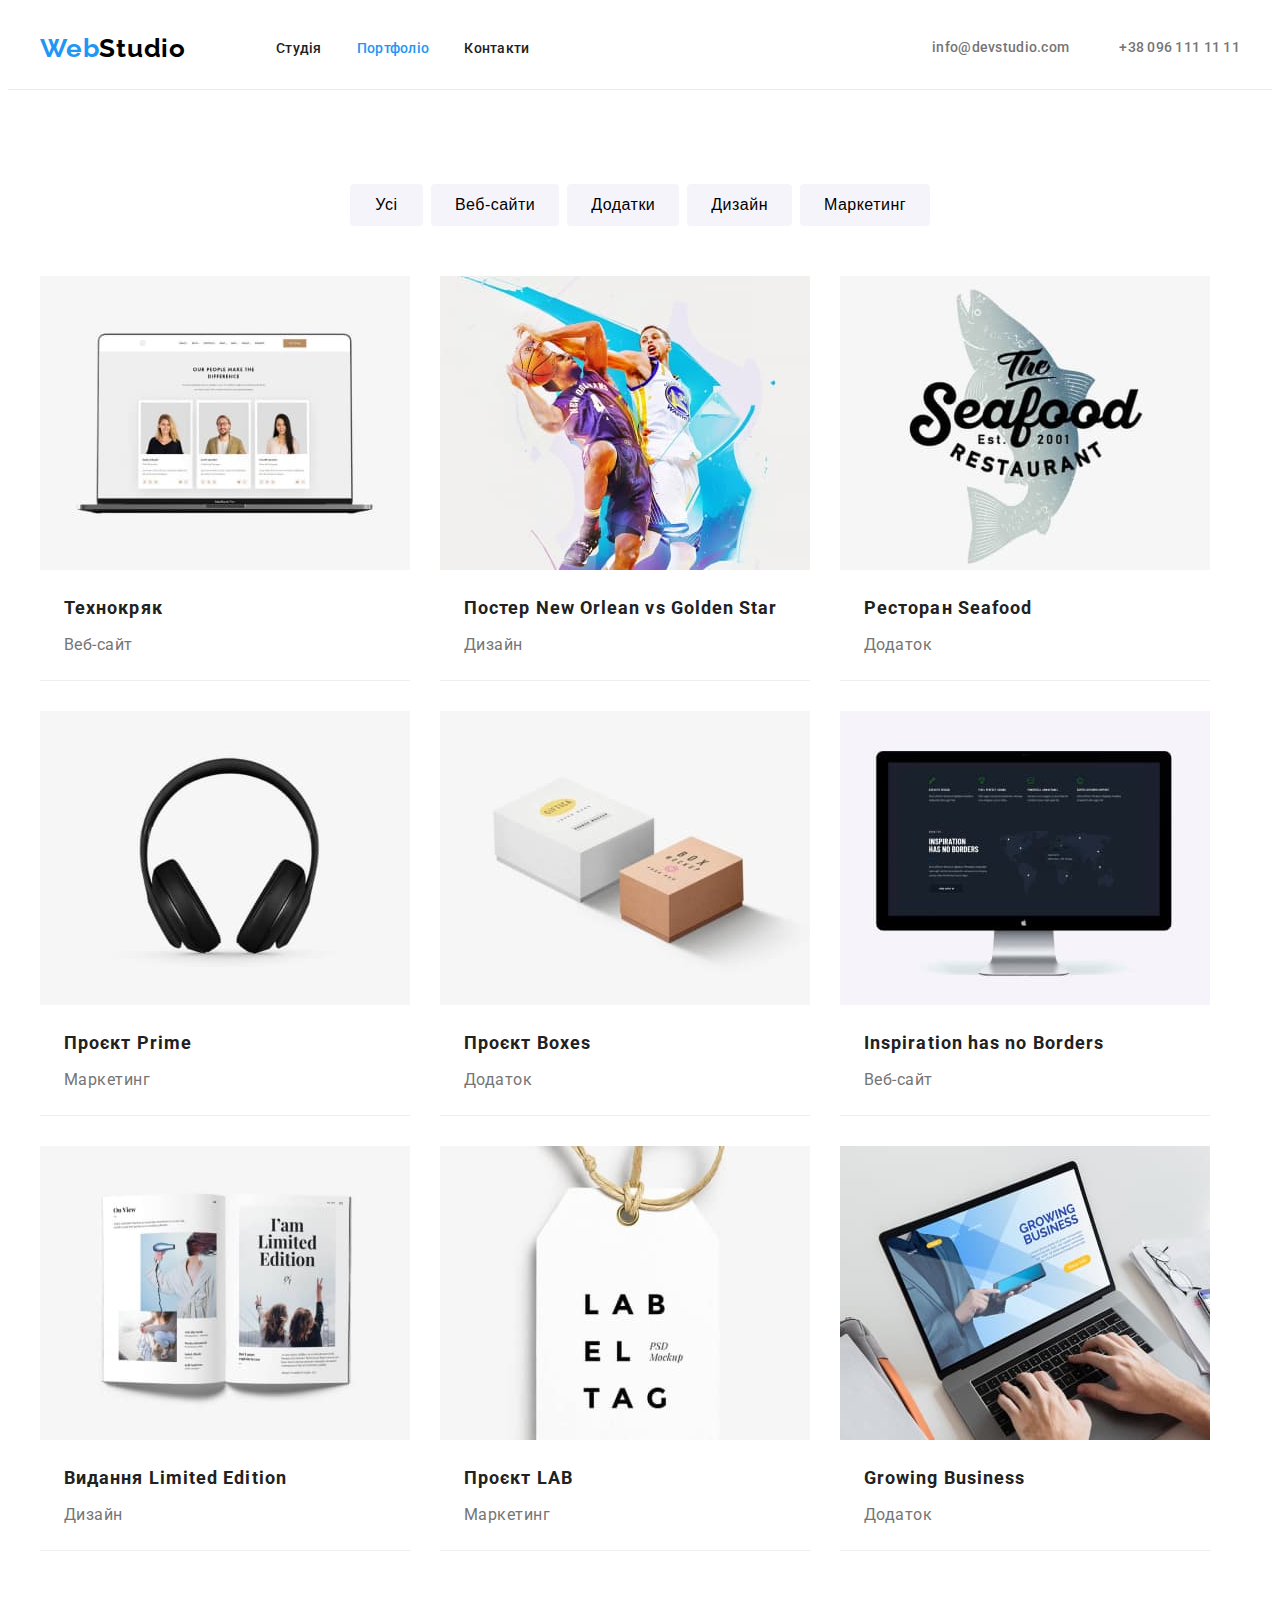
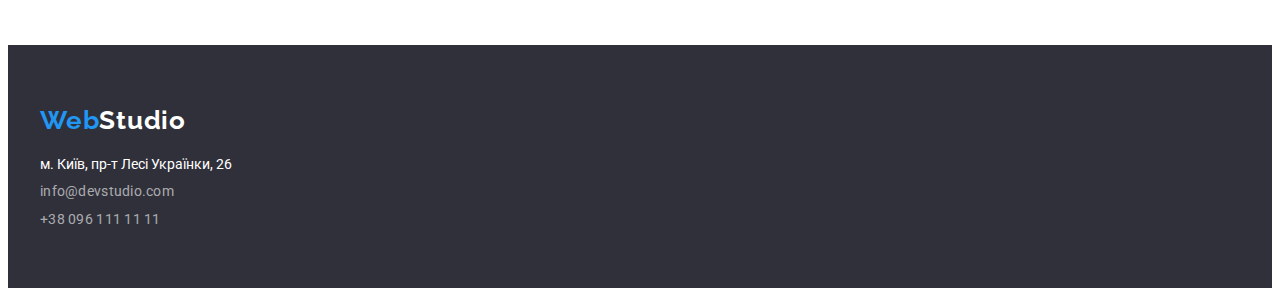
==== portfolio.html @ 5126dc84 "hw4" ====
<!DOCTYPE html>
<html lang="uk">
  <head>
    <meta charset="UTF-8" />
    <meta http-equiv="X-UA-Compatible" content="IE=edge" />
    <meta name="viewport" content="width=device-width, initial-scale=1.0" />
    <title>Portfolio</title>
    <link rel="preconnect" href="https://fonts.googleapis.com" />
    <link rel="preconnect" href="https://fonts.gstatic.com" crossorigin />
    <link
      href="https://fonts.googleapis.com/css2?family=Raleway:wght@700&family=Roboto:wght@400;500;700;900&display=swap"
      rel="stylesheet"
    />
    <!-- нормалізатор -->
    <link
      rel="stylesheet"
      href="https://cdnjs.cloudflare.com/ajax/libs/modern-normalize/1.1.0/modern-normalize.min.css"
      integrity="sha512-wpPYUAdjBVSE4KJnH1VR1HeZfpl1ub8YT/NKx4PuQ5NmX2tKuGu6U/JRp5y+Y8XG2tV+wKQpNHVUX03MfMFn9Q=="
      crossorigin="anonymous"
      referrerpolicy="no-referrer"
    />
    <link rel="stylesheet" href="./css/styles.css" />
  </head>
  <body>
    <!--Шапка-->
    <header class="pagе-header ">
      <div class="contanier header-div">
        <nav class="header-nav">
          <!--Logo-->
          <a href="./index.html" class="logo-link"> <span class="logo-first">Web</span>Studio </a>
          <!--меню навігації-->
          <ul class="nav-list">
            <li class="nav_item">
              <a href="./index.html" class="nav_link">Студія </a>
            </li>
            <li class="nav_item">
              <a href="./portfolio.html" class="nav_link primary">Портфоліо </a>
            </li>
            <li class="nav_item">
              <a href="#" class="nav_link">Контакти</a>
            </li>
          </ul>
        </nav>
        <!--Контакти-->
        <ul class="address-list address-header">
          <li class="address-item">
            <a href="mailto:info@devstudio.com " class="address-link">info@devstudio.com </a>
          </li>
          <li class="address-item">
            <a href="tel:+380961111111" class="address-link">+38 096 111 11 11 </a>
          </li>
        </ul>
      </div>
    </header>
    <!-- унікальний контент сторінки portfolio-->
    <main class="portfolio-main ">
      <section class="portfolio-work section">
        <div class="contanier">
          <!-- набор фільтрів -->
          <h1 class="visually-hidden">Портфоліо</h1>
          <ul class="list-portfolio">
            <li><button class="portfolio-btn" type="button">Усі</button></li>
            <li><button class="portfolio-btn" type="button">Веб-сайти</button></li>
            <li><button class="portfolio-btn" type="button">Додатки</button></li>
            <li><button class="portfolio-btn" type="button">Дизайн</button></li>
            <li><button class="portfolio-btn" type="button">Маркетинг</button></li>
          </ul>
          <!-- список робіт -->
          <ul class="portfolio">
            <li class="card-work">
              <a class="link-portfolio" href="#">
                <img class="img photo-work" src="./images/work1.jpg" alt="Фото веб-сайту" width="370"  />
                <div class="card-text">
                  <h2 class="portfolio-title">Технокряк</h2>
                  <p class="portfolio-text">Веб-сайт</p>
                </div>
              </a>
            </li>
            <li class="card-work">
              <a class="link-portfolio" href="#">
                <img class=" img photo-work" src="./images/work2.jpg" alt="баскетболісти в польоті" width="370" />
                <div class="card-text">
                  <h2 class="portfolio-title">Постер New Orlean vs Golden Star</h2>
                  <p class="portfolio-text">Дизайн</p>
                </div>
              </a>
            </li>
            <li class="card-work">
              <a class="link-portfolio" href="#">
                <img class="img photo-work" src="./images/work3.jpg" alt="фото додатку Ресторан Seafood" width="370" />
                <div class="card-text">
                  <h2 class="portfolio-title">Ресторан Seafood</h2>
                  <p class="portfolio-text">Додаток</p>
                </div>
              </a>
            </li>
            <li class="card-work">
              <a class="link-portfolio" href="#">
                <img class="img photo-work" src="./images/work4.jpg" alt="фото проєкту Prime" width="370" />
                <div class="card-text">
                  <h2 class="portfolio-title">Проєкт Prime</h2>
                  <p class="portfolio-text">Маркетинг</p>
                </div>
              </a>
            </li>
            <li class="card-work">
              <a class="link-portfolio" href="#">
                <img class="img photo-work" src="./images/work5.jpg" alt="фото проєкту Boxes" width="370" />
                <div class="card-text">
                  <h2 class="portfolio-title">Проєкт Boxes</h2>
                  <p class="portfolio-text">Додаток</p>
                </div>
              </a>
            </li>
            <li class="card-work">
              <a class="link-portfolio" href="#">
                <img class=" img photo-work" src="./images/work6.jpg" alt="фото сайту Inspiration has no Borders" width="370" />
                <div class="card-text">
                  <h2 class="portfolio-title">Inspiration has no Borders</h2>
                  <p class="portfolio-text">Веб-сайт</p>
                </div>
              </a>
            </li>
            <li class="card-work">
              <a class="link-portfolio" href="#">
                <img class="img photo-work" src="./images/work7.jpg" alt="зразок дизайну книги" width="370"  />
                <div class="card-text">
                  <h2 class="portfolio-title">Видання Limited Edition</h2>
                  <p class="portfolio-text">Дизайн</p>
                </div>
              </a>
            </li>
            <li class="card-work">
              <a class="link-portfolio" href="#">
                <img class="img photo-work" src="./images/work8.jpg" alt="фото проєкту LAB" width="370" />
                <div class="card-text">
                  <h2 class="portfolio-title">Проєкт LAB</h2>
                  <p class="portfolio-text">Маркетинг</p>
                </div>
              </a>
            </li>
            <li class="card-work">
              <a class="link-portfolio" href="#">
                <img class="img photo-work" src="./images/work9.jpg" alt="фото додатку Growing Business" width="370"/>
                <div class="card-text">
                  <h2 class="portfolio-title">Growing Business</h2>
                  <p class="portfolio-text">Додаток</p>
                </div>
              </a>
            </li>
          </ul>
        </div>
      </section>
    </main>
    <!-- підвал сторінки-->
    <footer class="my-footer section">
      <div class="contanier contanier-footer">
        <a href="./" class="logo-link">
          <span class="logo-first logo-footer">Web</span>Studio
        </a>
        <address class="footer-address">
          <p class="address">м. Київ, пр-т Лесі Українки, 26</p>
          <ul class="address-list footer">
            <li class="address-item"><a class="address-link footer-link" href="mailto:info@devstudio.com" >info@devstudio.com </a></li>
            <li class="address-item"><a class="address-link footer-link " href="tel:+380961111111" >+38 096 111 11 11</a> </li>
          </ul>
        </address>
      </div>
    </footer>
  </body>
</html>
---- css/styles.css ----
:root {
  --primary-text-color: #212121;
  --primary-background-color: #ffffff;
  --additional-text-color: #ffffff;
  --accent-color: #2196f3;
  --additional-color: #757575;
}

body {
  font-family: 'Roboto', sans-serif, system-ui;
  background-color: var(--primary-background-color);
  color: var(--primary-text-color);
  font-style: normal;
}

ul {
  padding: 0;
  margin: 0;
  list-style-type: none;
}

nav {
  padding: 0;
  margin: 0;
}
a {
  text-decoration: none;
  /* прибираємо підкреслення */
}
h1,
h2,
h3, 
p {
  /* скидаємо на заголовках відступи */
  padding: 0;
  margin: 0;
}

.contanier {
  width: 1200px;
  padding-left: 15px;
  padding-right: 15px;
  /* outline: 2px solid blue; */
  margin-left: auto;
  margin-right: auto;
}
.section {
  padding-top: 94px;
  padding-bottom: 94px;
}
/* Симантичне приховування заголовків  */
.visually-hidden {
  position: absolute;
  width: 1px;
  height: 1px;
  margin: -1px;
  border: 0;
  padding: 0;
  white-space: nowrap;
  clip-path: inset(100%);
  clip: rect(0 0 0 0);
  overflow: hidden;
}
/* Шапка head */
.pagе-header {
  border-bottom: 1px solid #ececec;
}
.header-nav {
  display: flex;
}
.header-div {
  display: flex;
  align-items: center;
}
.logo-link {

  font-family: 'Raleway', sans-serif;
  font-style: normal;
  font-weight: 700;
  font-size: 26px;
  line-height: 1.19;
  letter-spacing: 0.03em;
  color: #000000;
}
.pagе-header .logo-link {
  margin-right: 90px;
}
.logo-first {
  color: var(--accent-color);
}
.header-nav {

  align-items: center;
}
.nav-list {
  display: flex;

}
.nav-list li + li {
  margin-left: 35px;
}

.nav_link {
  display: block;
  padding-top: 32px;
  padding-bottom: 32px;

  font-weight: 500;
  font-size: 14px;
  line-height: 1.2;
  letter-spacing: 0.02em;
  color: var(--primary-text-color);
}

.header-div .address-list {
  display: flex;
  margin-left: auto;
}
.address-header .address-item + .address-item {
  margin-left: 50px;
}
.address-header a {
  display: block;
  padding-top: 32px;
  padding-bottom: 32px;
}

.address-link {
  color: var(--additional-color);
  font-weight: 500;
  font-size: 14px;
  line-height: 1.14;
  letter-spacing: 0.02em;
}

.nav-list a:hover,
.address-item a:hover,
.nav-list a:focus,
.address-item a:focus {
  color: var(--accent-color);
}
.nav_link.primary{
  color: var(--accent-color);
}

/*-----------унікальний контент сторінки main */
.title {
  font-size: 36px;
  line-height: 1.17;
  text-align: center;
  letter-spacing: 0.03em;
}
.subtitle{
  letter-spacing: 0.03em;
}
.text {
  color: var(--additional-color);
  letter-spacing: 0.03em;
}

.img {
  display: block;
  max-width: 100%;
}
  
/*----------------- секція замовлення послуг */
.service-hero {
  background-color: #2F303A;
  text-align: center;
}
.service-hero {
  padding-top: 200px;
  padding-bottom: 200px;
}
.service-hero .hero-title {
  margin-left: auto;
  margin-right: auto;
  margin-bottom: 30px;
  width: 696px;

  color: var(--additional-text-color);
  font-weight: 900;
  font-size: 44px;
  line-height: 1.36;
  letter-spacing: 0.06em;
  text-align: center;
  text-transform: uppercase;
}

.btn-service {
  outline: #2f303a;
  padding-top: 10px;
  padding-bottom: 10px;
  padding-left: 32px;
  padding-right: 32px;
  border-radius: 4px;
  border-color: transparent;

  background-color: var(--accent-color);
  color: var(--additional-text-color);
  font-weight: 700;
  font-size: 16px;
  line-height: 1.88;
  letter-spacing: 0.06em;
}

/*-----------секція щодо переліку особливостей */

.box-detail-list {
  display: flex;
}
.box-detail-list>.item{
  max-width: 270px;
}
.box-detail-list .item + .item {
  margin-left: 30px;
  
}

.box-detail-list .subtitle {
  margin-bottom: 10px;

  font-size: 14px;
  line-height: 1.14;  
}

.box-detail-list .text {
  line-height: 1.71;
 
  }

/*------------------- секція галереї робіт */
.box-list-work{
  padding-top: 0px;
}
.box-list-work .title{
 margin-bottom: 50px;

 }
.list-work {
  display: flex;
  flex-wrap: wrap;
}
.list-work .item + .item {
  margin-left: 30px;
}
/*-------------секція щодо команди студії*/
.box-teams {
  background-color: #f5f4fa;
  }

.box-teams .title {
   margin-bottom: 50px;
   
}
.teams-work .item {
  background-color: var(--primary-background-color);
  box-shadow: 0px 1px 3px rgba(0, 0, 0, 0.12), 0px 1px 1px rgba(0, 0, 0, 0.14),
    0px 2px 1px rgba(0, 0, 0, 0.2);
  border-radius: 0px 0px 4px 4px;
}

.teams-work {
  display: flex;
}
.teams-work .item + .item {
  margin-left: 30px;
}
.team-foto{
  margin-bottom: 30px;
}
.teams-work .box-subtitle {
  text-align: center;
  }
.subtitle-foto{
  font-weight: 500;
  font-size: 16px;
  line-height: 1.18;
  text-align: center;
  max-width: 270px;
}
.item .subtitle-foto {
  margin-bottom: 10px;
}
.box-subtitle .text {
  margin-bottom: 30px;

  font-size: 16px;
  line-height: 1.18;
  text-align: center;
  max-width: 270px;
 
}
/*------------ підвал сторінки footer -------*/
.section.my-footer {
  background: #2f303a;
  padding-bottom: 60px;
  padding-top: 60px; 
}

.my-footer .logo-link {
  color: var(--additional-text-color);
}
.footer-address {
  font-style: normal;
}
.contanier-footer .logo-link{
  display: inline-block;
  margin-bottom: 20px;
 
}

.footer-address .address {
  color: var(--additional-text-color);
  font-size: 14px;
  font-weight: 400;
  margin-bottom: 9px;
}
.address-link.footer-link{
  font-weight: 400;
  color: rgba(255, 255, 255, 0.6);
}
.footer .address-item:not(:last-child) {
  margin-bottom: 9px;
}

/*---------------портфоліо----------- */
.portfolio-work{
  background: var(--primary-background-color)
}

.list-portfolio {
  display: flex;
  justify-content: center;
  margin-bottom: 50px;
}

.list-portfolio li + li {
  margin-left: 8px;
}
.portfolio-btn {
  padding-top: 6px;
  padding-bottom: 6px;
  padding-left: 22px;
  padding-right: 22px;
  background: #F5F4FA;
  border-radius: 4px;

  font-weight: 500;
  font-size: 16px;
  line-height: 1.63;
  letter-spacing: 0.03em;
  
  border-radius: 4px;
  cursor: pointer;
  text-align: center;

  min-width: 73px;
  border-color: transparent;
  
}
.portfolio-btn:hover,
.portfolio-btn:focus {
  background: var(--accent-color);
  color: var(--primary-background-color);
  border-color: transparent;
  box-shadow: 0px 3px 1px rgba(0, 0, 0, 0.1), 0px 1px 2px rgba(0, 0, 0, 0.08), 0px 2px 2px rgba(0, 0, 0, 0.12);
  border-radius: 4px;
}
.portfolio {
  display: flex;
  flex-wrap: wrap;
  gap: 30px;
}
.link-portfolio{
    display: block;
    border-bottom: 1px solid #EEEEEE;
    border-top-color: transparent;
    background: var(--primary-background-color);
}

 .card-text{
  padding-top: 20px;
  padding-bottom: 20px;
  padding-left: 24px;
  padding-right: 24px;
 
}
.portfolio-title {
  margin-bottom: 4px;
  font-size: 18px;
  line-height: 2;
  letter-spacing: 0.06em;
  color: var(--primary-text-color);
  max-width: 322px;
}
.portfolio-text {
  font-size: 16px;
  line-height: 1.88;
  letter-spacing: 0.03em;
  color: var(--additional-color);
  max-width: 322px; 
}
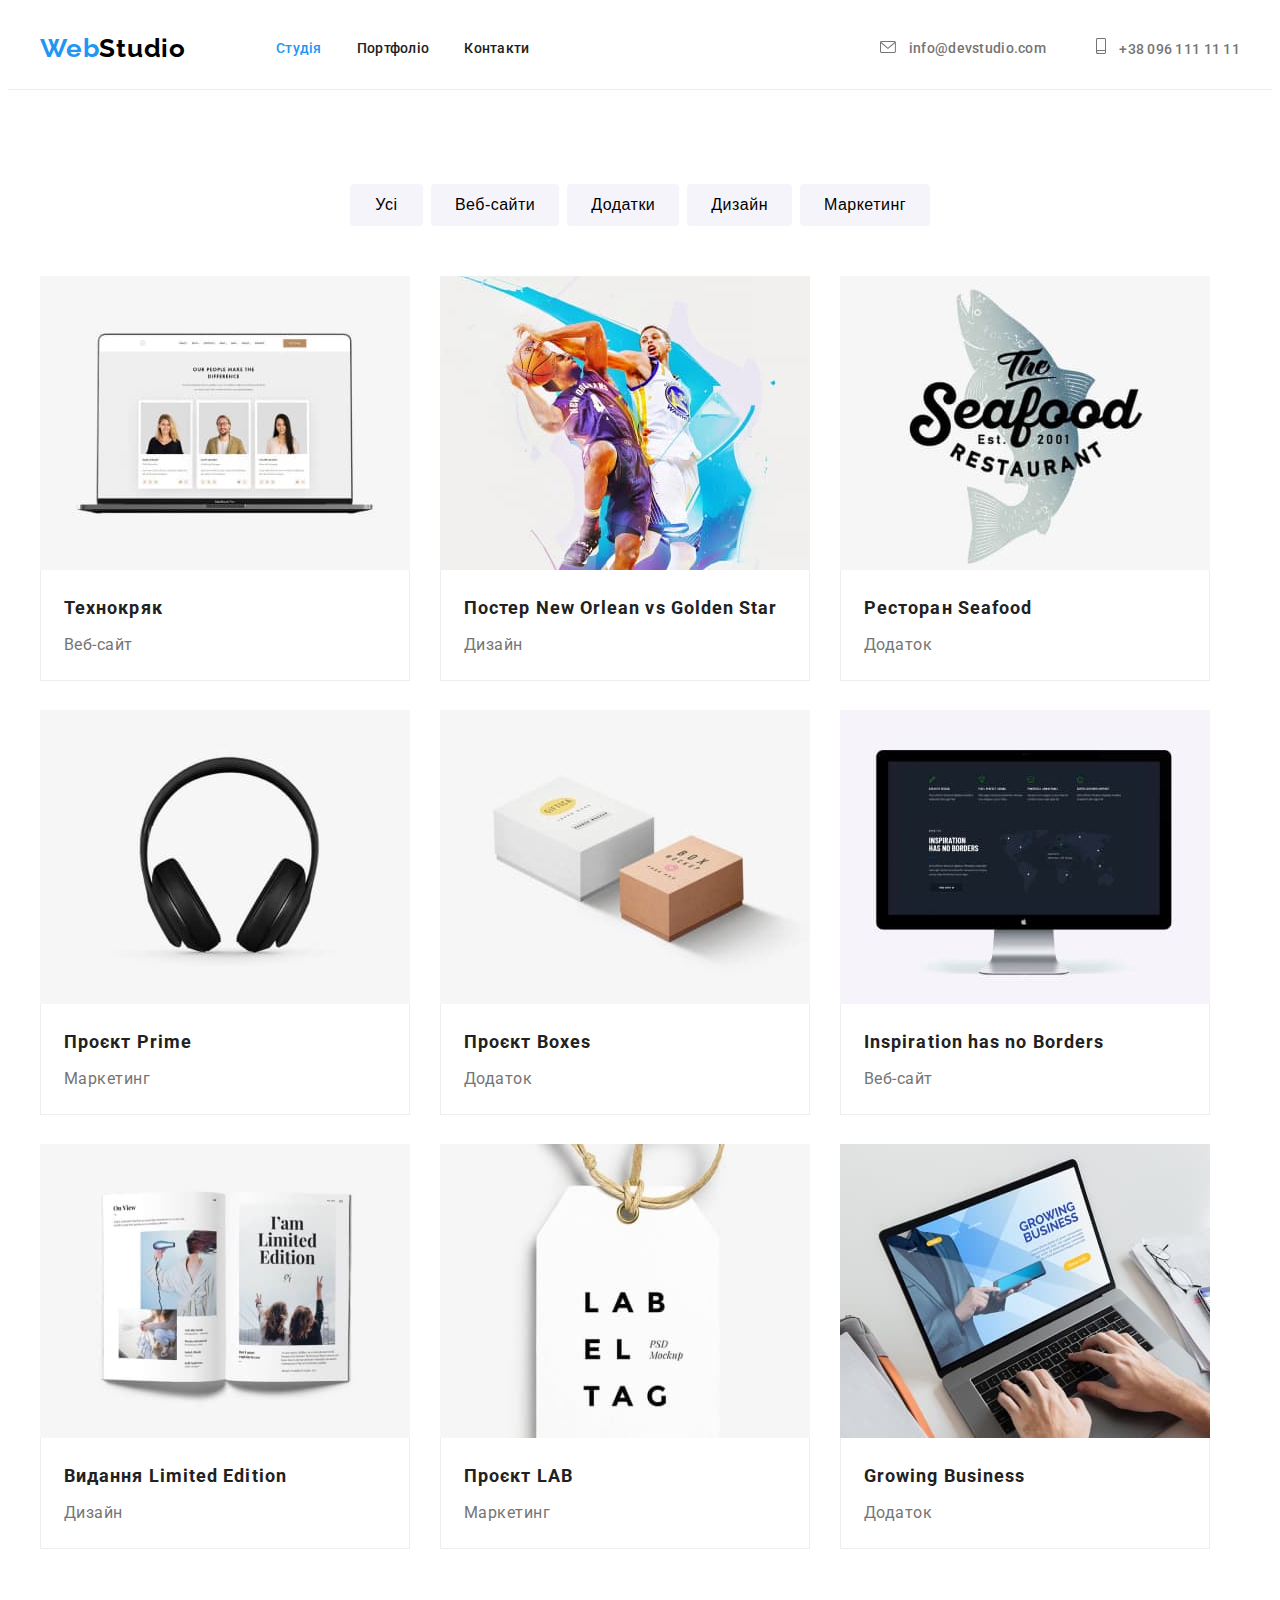
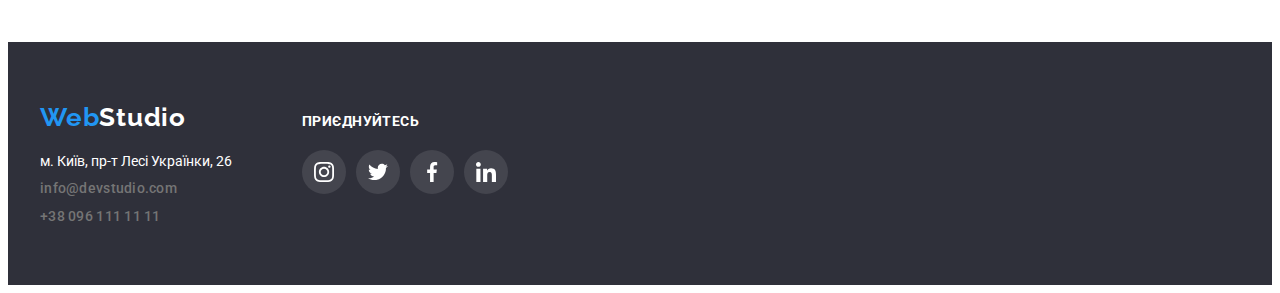
==== commit 86703d21: "updata v2" ====
--- a/portfolio.html
+++ b/portfolio.html
@@ -23,35 +23,46 @@
   </head>
   <body>
     <!--Шапка-->
-    <header class="pagе-header ">
-      <div class="contanier header-div">
-        <nav class="header-nav">
-          <!--Logo-->
-          <a href="./index.html" class="logo-link"> <span class="logo-first">Web</span>Studio </a>
-          <!--меню навігації-->
-          <ul class="nav-list">
+    <header class="pagе-header">
+    <div class="contanier header-div">
+    <nav class="header-nav">
+        <!--Logo-->
+        <a href="./" class="logo-link">
+            <span class="logo-first">Web</span>Studio
+        </a>
+        <!--меню навігації-->
+        <ul class="nav-list">
             <li class="nav_item">
-              <a href="./index.html" class="nav_link">Студія </a>
+                <a href="./" class="nav_link primary">Студія </a>
             </li>
             <li class="nav_item">
-              <a href="./portfolio.html" class="nav_link primary">Портфоліо </a>
+                <a href="./portfolio.html" class="nav_link">Портфоліо </a>
             </li>
             <li class="nav_item">
-              <a href="#" class="nav_link">Контакти</a>
-            </li>
-          </ul>
-        </nav>
-        <!--Контакти-->
-        <ul class="address-list address-header">
-          <li class="address-item">
-            <a href="mailto:info@devstudio.com " class="address-link">info@devstudio.com </a>
-          </li>
-          <li class="address-item">
-            <a href="tel:+380961111111" class="address-link">+38 096 111 11 11 </a>
-          </li>
+                <a href="#" class="nav_link">Контакти</a>
+            </li>
         </ul>
-      </div>
-    </header>
+    </nav>
+    <!--Контакти-->
+    <ul class="address-list address-header">
+        <li class="address-item "> 
+            <a href="mailto:info@devstudio.com " class="address-link header-mail">
+                <svg class="icon" width="16" height="12">
+                    <use href="./images/icons.svg#icon-envelope"> </use>
+                </svg>
+                info@devstudio.com 
+            </a>
+        </li>
+        <li class="address-item "> 
+            <a href="tel:+380961111111" class="address-link header-tel ">
+                <svg class="icon" width="10" height="16">
+                    <use href="./images/icons.svg#icon-smartphone"> </use>
+                </svg>
+                +38 096 111 11 11 </a></li>
+    </ul>
+</div>
+    
+  </header>
     <!-- унікальний контент сторінки portfolio-->
     <main class="portfolio-main ">
       <section class="portfolio-work section">
@@ -153,19 +164,54 @@
       </section>
     </main>
     <!-- підвал сторінки-->
-    <footer class="my-footer section">
-      <div class="contanier contanier-footer">
-        <a href="./" class="logo-link">
-          <span class="logo-first logo-footer">Web</span>Studio
+   <footer class="my-footer section">
+    <div class="contanier contanier-footer">
+        <div>
+            <a href="./" class="logo-link">
+            <span class="logo-first logo-footer">Web</span>Studio
         </a>
         <address class="footer-address">
-          <p class="address">м. Київ, пр-т Лесі Українки, 26</p>
-          <ul class="address-list footer">
-            <li class="address-item"><a class="address-link footer-link" href="mailto:info@devstudio.com" >info@devstudio.com </a></li>
-            <li class="address-item"><a class="address-link footer-link " href="tel:+380961111111" >+38 096 111 11 11</a> </li>
-          </ul>
+            <p class="address">м. Київ, пр-т Лесі Українки, 26</p>
+            <ul class="address-list footer">
+                <li class="address-item"><a href="mailto:info@devstudio.com" class="address-link">info@devstudio.com </a></li>
+                <li class="address-item"><a href="tel:+380961111111" class="address-link">+38 096 111 11 11</a> </li>
+            </ul>
         </address>
-      </div>
-    </footer>
+        </div>
+        <div>
+            <p class="footer-acteve-title">приєднуйтесь</p>
+            <ul class="actions-list footer">
+                    <li class="actions-item">
+                        <a class="actions-item-link footer" href="#">
+                            <svg class="actions-item-icon" width="20" height="20">
+                                <use href="./images/icons.svg#icon-instagram"> </use>
+                            </svg>
+                        </a>
+                    </li>
+                    <li class="actions-item">
+                        <a class="actions-item-link footer" href="#">
+                            <svg class="actions-item-icon" width="20" height="20">
+                                <use href="./images/icons.svg#icon-twitter"> </use>
+                            </svg>
+                        </a>
+                    </li>
+                    <li class="actions-item">
+                        <a class="actions-item-link footer" href="#">
+                            <svg class="actions-item-icon" width="20" height="20">
+                                <use href="./images/icons.svg#icon-facebook"> </use>
+                            </svg>
+                        </a>
+                    </li>
+                   <li class="actions-item">
+                        <a class="actions-item-link footer" href="#">
+                            <svg class="actions-item-icon" width="20" height="20">
+                                <use href="./images/icons.svg#icon-linkedin"> </use>
+                            </svg>
+                        </a>
+                    </li>
+                </ul>
+        </div>
+    </div>
+</footer>
   </body>
 </html>
--- a/css/styles.css
+++ b/css/styles.css
@@ -29,7 +29,7 @@
 }
 h1,
 h2,
-h3, 
+h3,
 p {
   /* скидаємо на заголовках відступи */
   padding: 0;
@@ -73,7 +73,6 @@
   align-items: center;
 }
 .logo-link {
-
   font-family: 'Raleway', sans-serif;
   font-style: normal;
   font-weight: 700;
@@ -89,12 +88,10 @@
   color: var(--accent-color);
 }
 .header-nav {
-
   align-items: center;
 }
 .nav-list {
   display: flex;
-
 }
 .nav-list li + li {
   margin-left: 35px;
@@ -119,11 +116,40 @@
 .address-header .address-item + .address-item {
   margin-left: 50px;
 }
-.address-header a {
+.address-header >a {
   display: block;
   padding-top: 32px;
   padding-bottom: 32px;
 }
+.icon{
+  margin-right: 10px;
+  fill: currentColor;
+}
+/* .header-mail::before,
+.header-tel::before {
+  display: inline-block;
+  margin-right: 10px;
+  content: '';
+  fill: currentColor;
+} */
+
+/* .header-mail::before {
+  width: 16px;
+  height: 12px;
+  background-image: url(../images/envelope.svg);
+  fill: currentColor;
+} */
+
+/* .header-tel::before {
+  width: 10px;
+  height: 16px;
+  background-image: url(../images/smartphone.svg);
+  fill: currentColor;
+}
+.header-mail:hover::before,
+.header-tel:hover::before {
+  color: var(--accent-color);
+} */
 
 .address-link {
   color: var(--additional-color);
@@ -131,15 +157,21 @@
   font-size: 14px;
   line-height: 1.14;
   letter-spacing: 0.02em;
-}
-
+  padding-top: 32px;
+  padding-bottom: 32px;
+}
+.icon{
+  
+}
 .nav-list a:hover,
 .address-item a:hover,
 .nav-list a:focus,
 .address-item a:focus {
   color: var(--accent-color);
-}
-.nav_link.primary{
+  fill: var(--accent-color);
+}
+
+.nav_link.primary {
   color: var(--accent-color);
 }
 
@@ -150,7 +182,7 @@
   text-align: center;
   letter-spacing: 0.03em;
 }
-.subtitle{
+.subtitle {
   letter-spacing: 0.03em;
 }
 .text {
@@ -162,15 +194,24 @@
   display: block;
   max-width: 100%;
 }
-  
+
 /*----------------- секція замовлення послуг */
 .service-hero {
-  background-color: #2F303A;
+  background-color: #2f303a;
   text-align: center;
 }
 .service-hero {
   padding-top: 200px;
   padding-bottom: 200px;
+  height: 600px;
+  max-width: 1600px;
+  margin-left: auto;
+  margin-right: auto;
+  background-image: linear-gradient(to right, rgba(47, 48, 58, 0.4), rgba(47, 48, 58, 0.4)),
+    url(../images/img_hero.jpg);
+  background-size: cover;
+  background-repeat: no-repeat;
+  background-position: center;
 }
 .service-hero .hero-title {
   margin-left: auto;
@@ -209,34 +250,52 @@
 .box-detail-list {
   display: flex;
 }
-.box-detail-list>.item{
+.box-detail-list > .item {
   max-width: 270px;
 }
 .box-detail-list .item + .item {
   margin-left: 30px;
-  
-}
-
-.box-detail-list .subtitle {
+}
+.subtitle-detail::before {
+  display: inline-block;
+  width: 270px;
+  height: 120px;
+  content: '';
+  background-size: 70px 70px;
+  background-position: center;
+  background-repeat: no-repeat;
+  margin-bottom: 30px;
+}
+.detail1::before {
+  background-image: url(../images/antenna.svg);
+}
+.detail2::before {
+  background-image: url(../images/clock.svg);
+}
+.detail3::before {
+  background-image: url(../images/diagram.svg);
+}
+.detail4::before {
+  background-image: url(../images/astronaut.svg);
+}
+.subtitle-detail .subtitle {
   margin-bottom: 10px;
 
   font-size: 14px;
-  line-height: 1.14;  
+  line-height: 1.14;
 }
 
 .box-detail-list .text {
   line-height: 1.71;
- 
-  }
+}
 
 /*------------------- секція галереї робіт */
-.box-list-work{
+.box-list-work {
   padding-top: 0px;
 }
-.box-list-work .title{
- margin-bottom: 50px;
-
- }
+.box-list-work .title {
+  margin-bottom: 50px;
+}
 .list-work {
   display: flex;
   flex-wrap: wrap;
@@ -247,11 +306,10 @@
 /*-------------секція щодо команди студії*/
 .box-teams {
   background-color: #f5f4fa;
-  }
+}
 
 .box-teams .title {
-   margin-bottom: 50px;
-   
+  margin-bottom: 50px;
 }
 .teams-work .item {
   background-color: var(--primary-background-color);
@@ -266,13 +324,13 @@
 .teams-work .item + .item {
   margin-left: 30px;
 }
-.team-foto{
+.team-foto {
   margin-bottom: 30px;
 }
 .teams-work .box-subtitle {
   text-align: center;
-  }
-.subtitle-foto{
+}
+.subtitle-foto {
   font-weight: 500;
   font-size: 16px;
   line-height: 1.18;
@@ -284,18 +342,82 @@
 }
 .box-subtitle .text {
   margin-bottom: 30px;
-
   font-size: 16px;
   line-height: 1.18;
   text-align: center;
   max-width: 270px;
- 
+  margin-bottom: 16px;
+}
+.box-subtitle {
+  margin-bottom: 30px;
+}
+.actions-list {
+  display: flex;
+  justify-content: center;
+  gap: 10px;
+}
+.actions-item {
+  width: 44px;
+  height: 44px;
+}
+.actions-item-link {
+  width: 100%;
+  height: 100%;
+  border-radius: 50%;
+  display: flex;
+  align-items: center;
+  justify-content: center;
+  color: #afb1b8;
+}
+.actions-item-icon {
+  fill: currentColor;
+}
+.actions-item-link:hover,
+.actions-item-link:focus {
+  background-color: var(--accent-color);
+  color: var(--additional-text-color);
+}
+
+/* --------Ceкція постійні клієнти------- */
+.title-company {
+  margin-bottom: 50px;
+}
+.company-list {
+  display: flex;
+  gap: 30px;
+}
+.company-item {
+  width: 170px;
+  height: 92px;
+  color: #afb1b8;
+  
+}
+.company-link {
+  width: 100%;
+  height: 100%;
+  display: flex;
+  align-items: center;
+  justify-content: center;
+  border: 1px solid #afb1b8;
+  border-radius: 4px;
+  /* color: #afb1b8; */
+  fill: #afb1b8;
+}
+
+.company-link:hover {
+  border: 1px solid var(--accent-color);
+  color: var(--accent-color);
+}
+.logo-company:hover,
+.logo-company:focus{
+  fill: currentColor;
+  
 }
 /*------------ підвал сторінки footer -------*/
 .section.my-footer {
   background: #2f303a;
   padding-bottom: 60px;
-  padding-top: 60px; 
+  padding-top: 60px;
 }
 
 .my-footer .logo-link {
@@ -304,10 +426,9 @@
 .footer-address {
   font-style: normal;
 }
-.contanier-footer .logo-link{
+.contanier-footer .logo-link {
   display: inline-block;
   margin-bottom: 20px;
- 
 }
 
 .footer-address .address {
@@ -316,17 +437,45 @@
   font-weight: 400;
   margin-bottom: 9px;
 }
-.address-link.footer-link{
+.address-link.footer-link {
   font-weight: 400;
   color: rgba(255, 255, 255, 0.6);
 }
 .footer .address-item:not(:last-child) {
   margin-bottom: 9px;
 }
-
+.contanier-footer{
+  display: flex;
+  gap: 70px;
+}
+.footer-acteve-title{
+    margin-bottom: 20px;
+    margin-top: 12px;
+    font-weight: 700;
+    font-size: 14px;
+    line-height: 1.14;
+    letter-spacing: 0.03em;
+    text-transform: uppercase;
+    color: #FFFFFF;
+}
+/* .actions-list.footer{
+  color: #FFFFFF;
+} */
+.actions-item-link.footer{
+  border-radius: 50%;
+  background: rgba(255, 255, 255, 0.1);
+  color: var(--additional-text-color);
+ }
+
+.actions-item-link.footer:hover,
+.actions-item-link.footer:focus
+ {
+   background: var(--accent-color);
+ 
+}
 /*---------------портфоліо----------- */
-.portfolio-work{
-  background: var(--primary-background-color)
+.portfolio-work {
+  background: var(--primary-background-color);
 }
 
 .list-portfolio {
@@ -343,28 +492,28 @@
   padding-bottom: 6px;
   padding-left: 22px;
   padding-right: 22px;
-  background: #F5F4FA;
+  background: #f5f4fa;
   border-radius: 4px;
 
   font-weight: 500;
   font-size: 16px;
   line-height: 1.63;
   letter-spacing: 0.03em;
-  
+
   border-radius: 4px;
   cursor: pointer;
   text-align: center;
 
   min-width: 73px;
   border-color: transparent;
-  
 }
 .portfolio-btn:hover,
 .portfolio-btn:focus {
   background: var(--accent-color);
   color: var(--primary-background-color);
   border-color: transparent;
-  box-shadow: 0px 3px 1px rgba(0, 0, 0, 0.1), 0px 1px 2px rgba(0, 0, 0, 0.08), 0px 2px 2px rgba(0, 0, 0, 0.12);
+  box-shadow: 0px 3px 1px rgba(0, 0, 0, 0.1), 0px 1px 2px rgba(0, 0, 0, 0.08),
+    0px 2px 2px rgba(0, 0, 0, 0.12);
   border-radius: 4px;
 }
 .portfolio {
@@ -372,19 +521,32 @@
   flex-wrap: wrap;
   gap: 30px;
 }
+.link-portfolio {
+  display: block;
+  border-bottom: 1px solid #eeeeee;
+  border-top-color: transparent;
+  background: var(--primary-background-color);
+}
+.link-portfolio:hover{
+  border: 1px solid #EEEEEE;
+  box-shadow: 0px 1px 1px rgba(0, 0, 0, 0.12), 0px 4px 4px rgba(0, 0, 0, 0.06), 1px 4px 6px rgba(0, 0, 0, 0.16);
+}
+.card-work{
+  width:370px ;
+  height:404px ;
+}
 .link-portfolio{
-    display: block;
-    border-bottom: 1px solid #EEEEEE;
-    border-top-color: transparent;
-    background: var(--primary-background-color);
-}
-
- .card-text{
+  width: 100%;
+  height: 100%;
+}
+.card-text {
   padding-top: 20px;
   padding-bottom: 20px;
-  padding-left: 24px;
-  padding-right: 24px;
- 
+  padding-left: 23px;
+  padding-right: 23px;
+  border-bottom: 1px solid #eeeeee;
+  border-left: 1px solid #eeeeee;
+  border-right: 1px solid #eeeeee;
 }
 .portfolio-title {
   margin-bottom: 4px;
@@ -399,5 +561,5 @@
   line-height: 1.88;
   letter-spacing: 0.03em;
   color: var(--additional-color);
-  max-width: 322px; 
-}
+  max-width: 322px;
+}
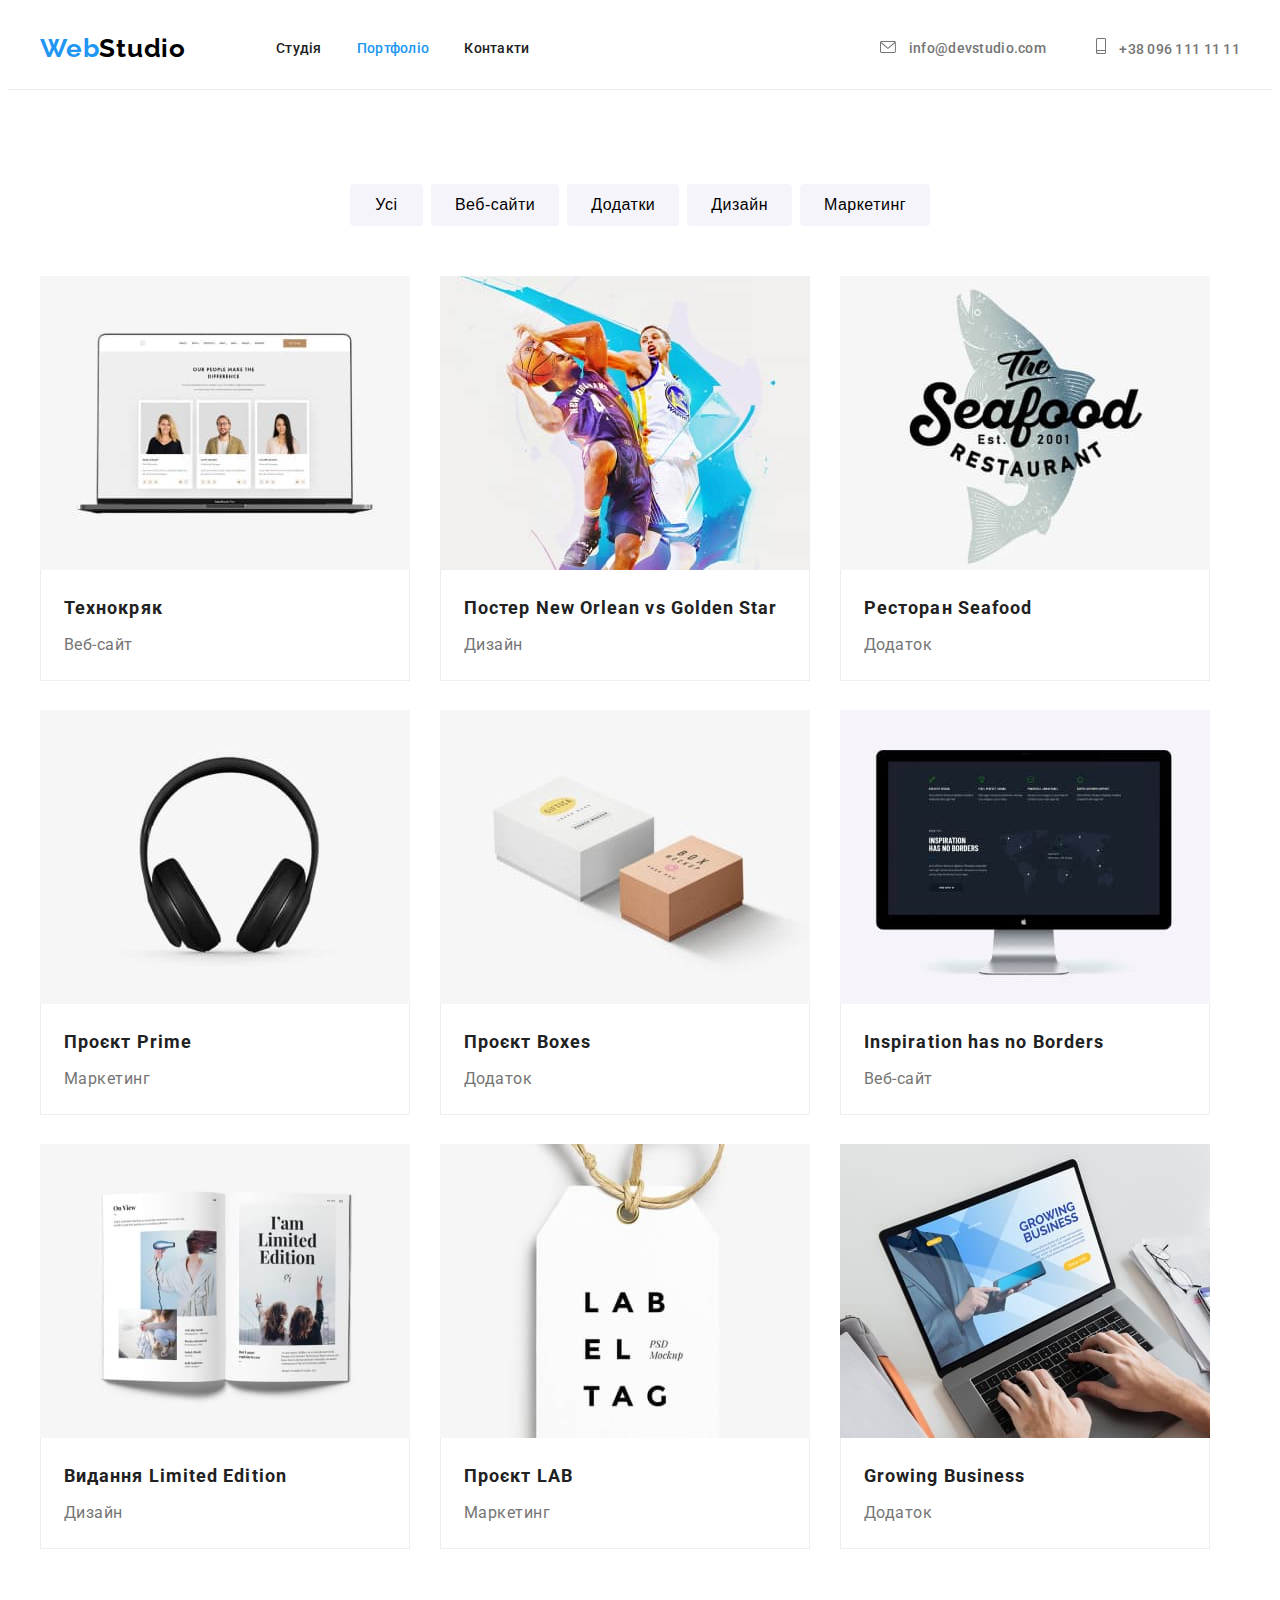
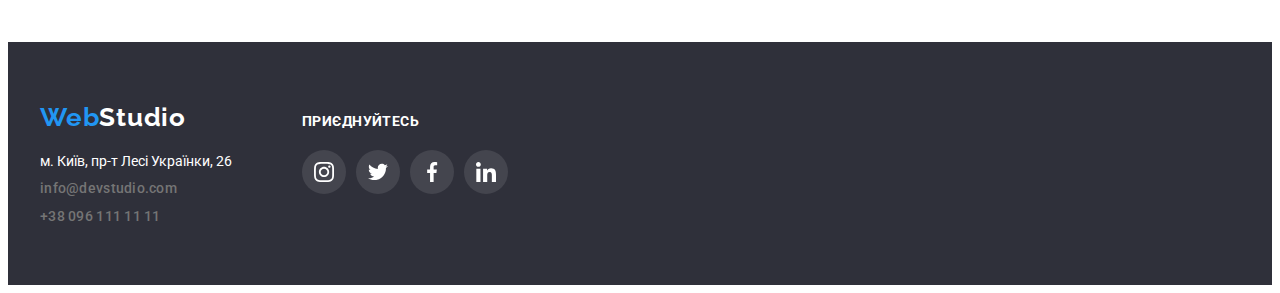
==== commit 80d215dc: "updata v3" ====
--- a/portfolio.html
+++ b/portfolio.html
@@ -33,10 +33,10 @@
         <!--меню навігації-->
         <ul class="nav-list">
             <li class="nav_item">
-                <a href="./" class="nav_link primary">Студія </a>
+                <a href="./index.html" class="nav_link ">Студія </a>
             </li>
             <li class="nav_item">
-                <a href="./portfolio.html" class="nav_link">Портфоліо </a>
+                <a href="./" class="nav_link primary">Портфоліо </a>
             </li>
             <li class="nav_item">
                 <a href="#" class="nav_link">Контакти</a>
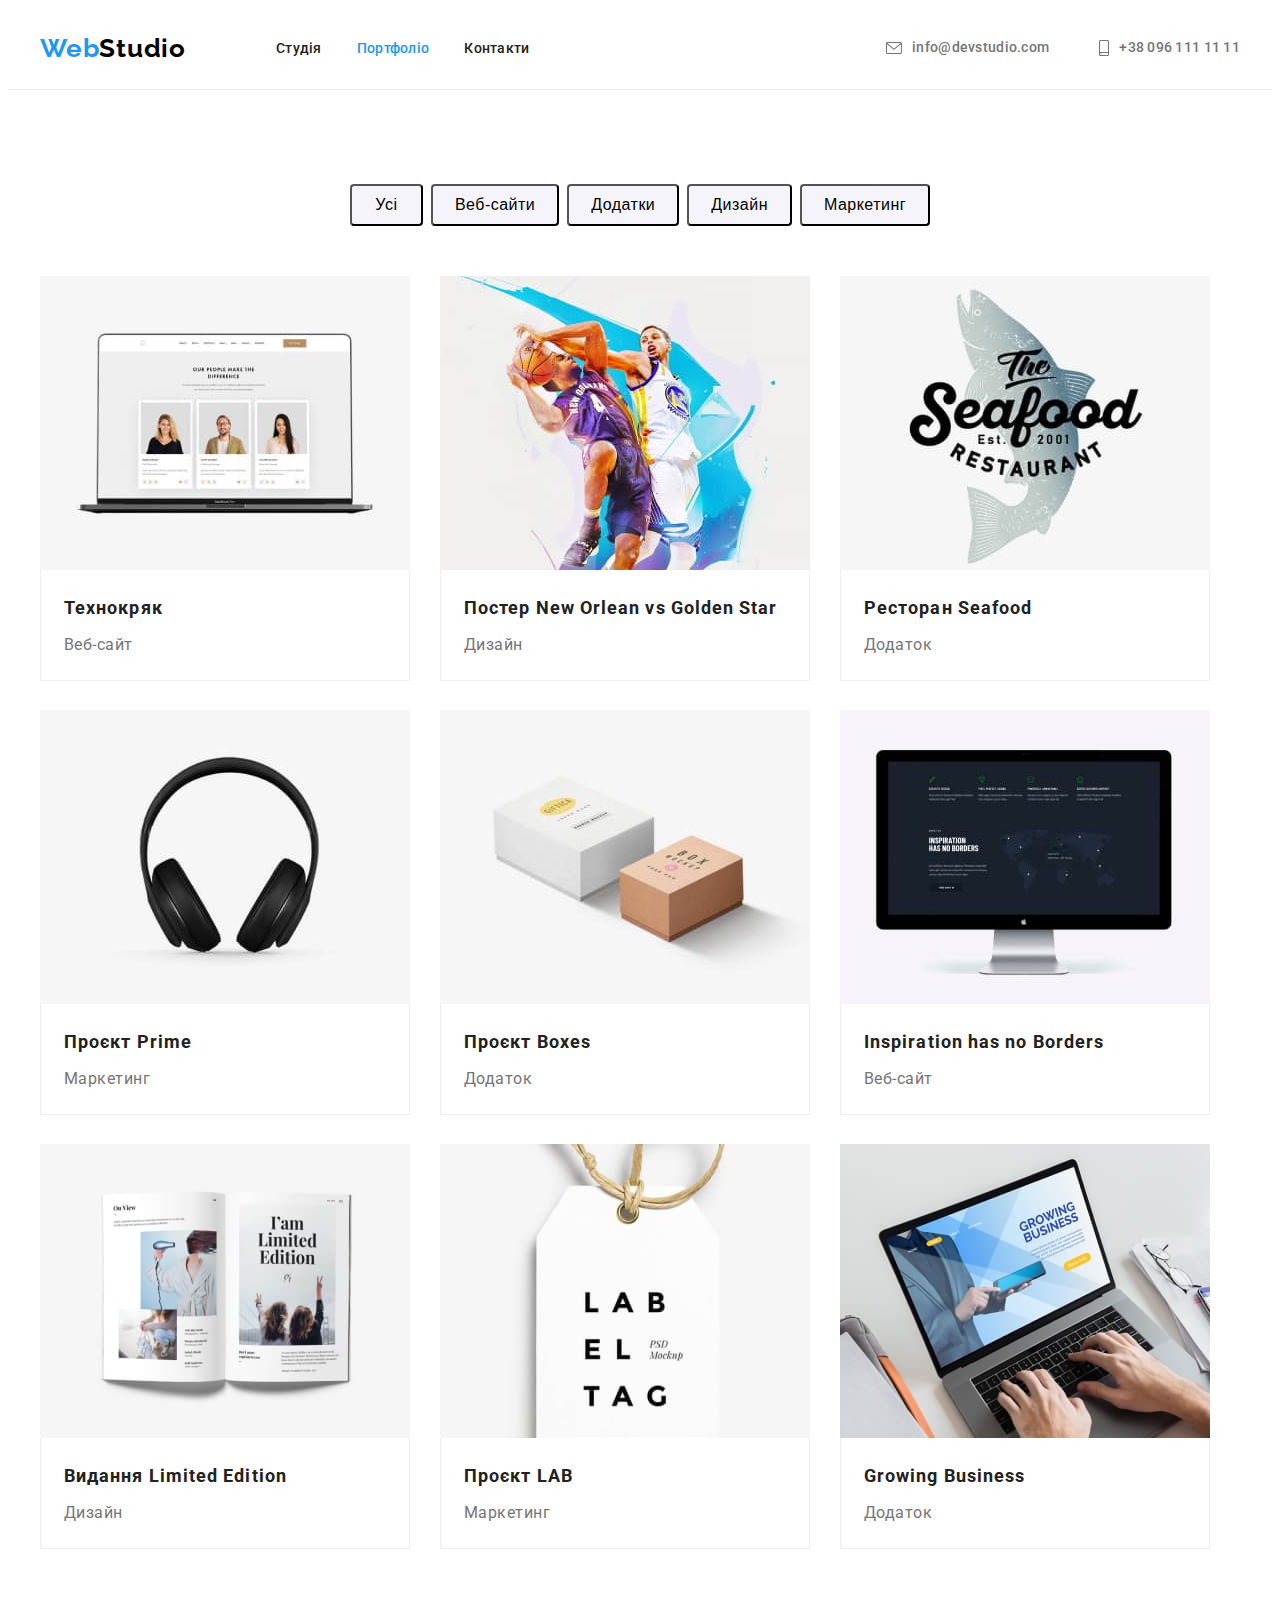
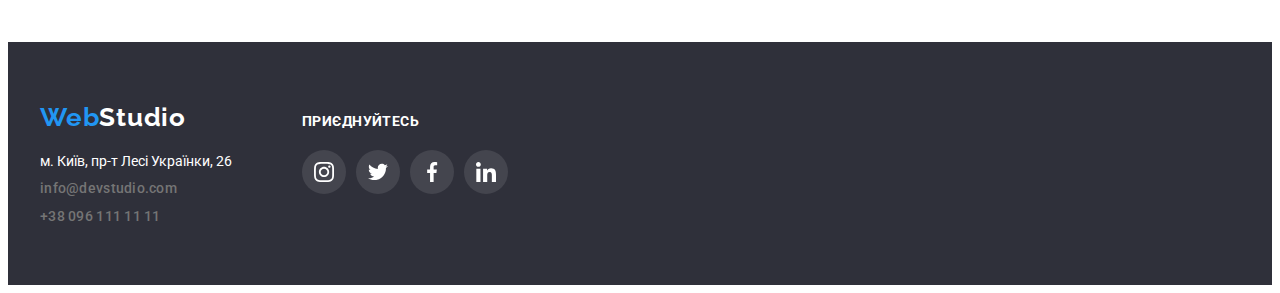
==== commit 832d21bb: "updata v5" ====
--- a/portfolio.html
+++ b/portfolio.html
@@ -18,7 +18,7 @@
       integrity="sha512-wpPYUAdjBVSE4KJnH1VR1HeZfpl1ub8YT/NKx4PuQ5NmX2tKuGu6U/JRp5y+Y8XG2tV+wKQpNHVUX03MfMFn9Q=="
       crossorigin="anonymous"
       referrerpolicy="no-referrer"
-    />
+    >
     <link rel="stylesheet" href="./css/styles.css" />
   </head>
   <body>
@@ -46,7 +46,7 @@
     <!--Контакти-->
     <ul class="address-list address-header">
         <li class="address-item "> 
-            <a href="mailto:info@devstudio.com " class="address-link header-mail">
+            <a href="mailto:info@devstudio.com " class="address-link header-mail header">
                 <svg class="icon" width="16" height="12">
                     <use href="./images/icons.svg#icon-envelope"> </use>
                 </svg>
@@ -54,7 +54,7 @@
             </a>
         </li>
         <li class="address-item "> 
-            <a href="tel:+380961111111" class="address-link header-tel ">
+            <a href="tel:+380961111111" class="address-link header-tel header ">
                 <svg class="icon" width="10" height="16">
                     <use href="./images/icons.svg#icon-smartphone"> </use>
                 </svg>
@@ -178,8 +178,8 @@
             </ul>
         </address>
         </div>
-        <div>
-            <p class="footer-acteve-title">приєднуйтесь</p>
+        <div class="footer-active">
+            <p class="footer-active-title">приєднуйтесь</p>
             <ul class="actions-list footer">
                     <li class="actions-item">
                         <a class="actions-item-link footer" href="#">
--- a/css/styles.css
+++ b/css/styles.css
@@ -112,18 +112,21 @@
 .header-div .address-list {
   display: flex;
   margin-left: auto;
+  align-items: center;
 }
 .address-header .address-item + .address-item {
   margin-left: 50px;
 }
-.address-header >a {
-  display: block;
-  padding-top: 32px;
-  padding-bottom: 32px;
+
+.address-link.header {
+    display: flex;
+  align-items: center;
+   
 }
 .icon{
   margin-right: 10px;
   fill: currentColor;
+ 
 }
 /* .header-mail::before,
 .header-tel::before {
@@ -160,9 +163,7 @@
   padding-top: 32px;
   padding-bottom: 32px;
 }
-.icon{
-  
-}
+
 .nav-list a:hover,
 .address-item a:hover,
 .nav-list a:focus,
@@ -265,6 +266,8 @@
   background-position: center;
   background-repeat: no-repeat;
   margin-bottom: 30px;
+  background-color: #F5F4FA;
+  border-radius: 4px;
 }
 .detail1::before {
   background-image: url(../images/antenna.svg);
@@ -278,14 +281,15 @@
 .detail4::before {
   background-image: url(../images/astronaut.svg);
 }
-.subtitle-detail .subtitle {
+.subtitle-detail.subtitle {
   margin-bottom: 10px;
-
+  font-weight: 700;
   font-size: 14px;
   line-height: 1.14;
 }
 
 .box-detail-list .text {
+  font-size: 14px;
   line-height: 1.71;
 }
 
@@ -389,7 +393,7 @@
 .company-item {
   width: 170px;
   height: 92px;
-  color: #afb1b8;
+
   
 }
 .company-link {
@@ -400,7 +404,7 @@
   justify-content: center;
   border: 1px solid #afb1b8;
   border-radius: 4px;
-  /* color: #afb1b8; */
+  color: #afb1b8;
   fill: #afb1b8;
 }
 
@@ -408,8 +412,7 @@
   border: 1px solid var(--accent-color);
   color: var(--accent-color);
 }
-.logo-company:hover,
-.logo-company:focus{
+.logo-company{
   fill: currentColor;
   
 }
@@ -429,6 +432,7 @@
 .contanier-footer .logo-link {
   display: inline-block;
   margin-bottom: 20px;
+
 }
 
 .footer-address .address {
@@ -447,10 +451,10 @@
 .contanier-footer{
   display: flex;
   gap: 70px;
-}
-.footer-acteve-title{
+  align-items: baseline;
+}
+.footer-active-title{
     margin-bottom: 20px;
-    margin-top: 12px;
     font-weight: 700;
     font-size: 14px;
     line-height: 1.14;
@@ -458,9 +462,7 @@
     text-transform: uppercase;
     color: #FFFFFF;
 }
-/* .actions-list.footer{
-  color: #FFFFFF;
-} */
+
 .actions-item-link.footer{
   border-radius: 50%;
   background: rgba(255, 255, 255, 0.1);
@@ -471,8 +473,8 @@
 .actions-item-link.footer:focus
  {
    background: var(--accent-color);
- 
-}
+ }
+
 /*---------------портфоліо----------- */
 .portfolio-work {
   background: var(--primary-background-color);
@@ -505,16 +507,15 @@
   text-align: center;
 
   min-width: 73px;
-  border-color: transparent;
+ 
 }
 .portfolio-btn:hover,
 .portfolio-btn:focus {
   background: var(--accent-color);
   color: var(--primary-background-color);
-  border-color: transparent;
-  box-shadow: 0px 3px 1px rgba(0, 0, 0, 0.1), 0px 1px 2px rgba(0, 0, 0, 0.08),
+   box-shadow: 0px 3px 1px rgba(0, 0, 0, 0.1), 0px 1px 2px rgba(0, 0, 0, 0.08),
     0px 2px 2px rgba(0, 0, 0, 0.12);
-  border-radius: 4px;
+ 
 }
 .portfolio {
   display: flex;
